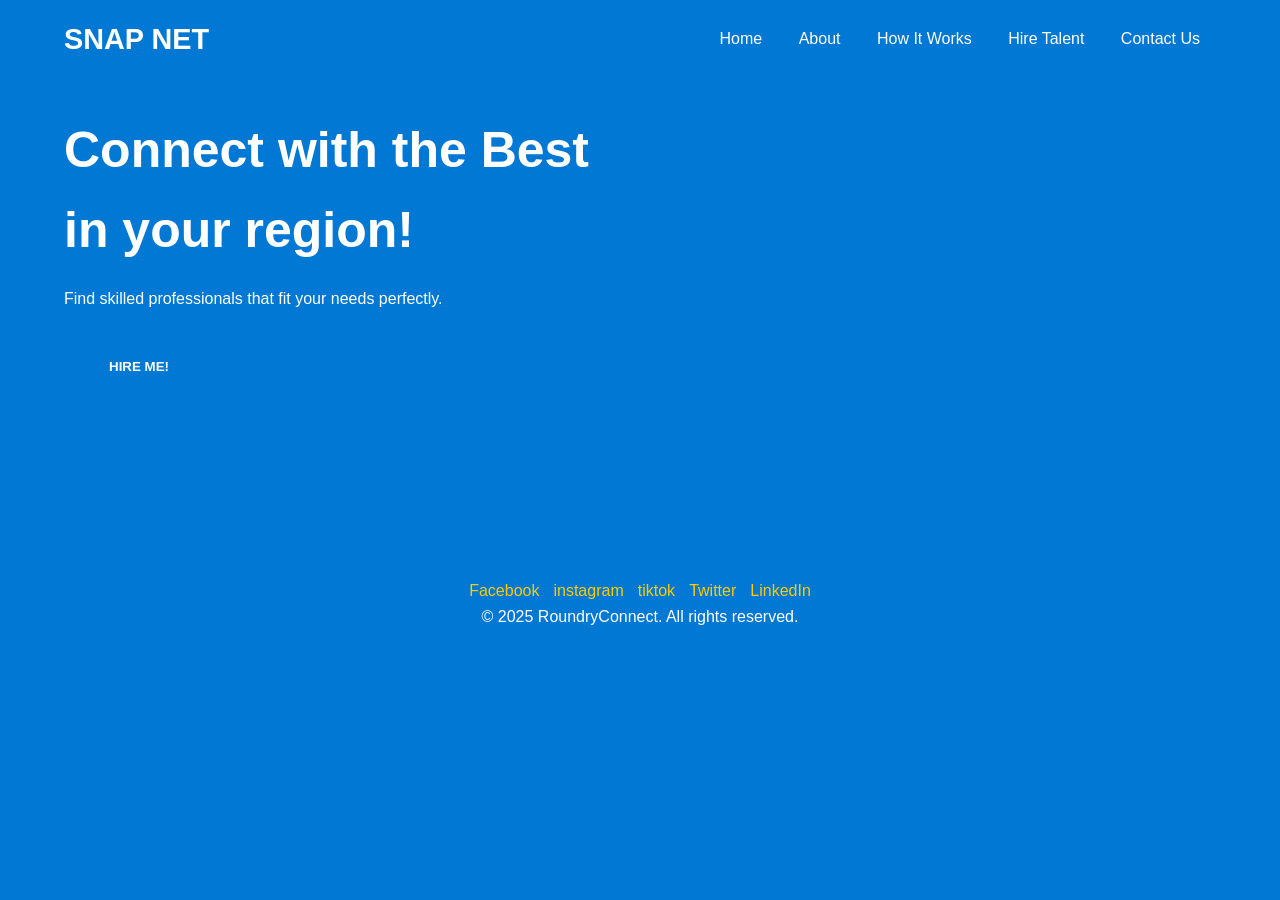
==== roundry website/index.html @ dcf3c6e2 "Add files via upload" ====
<!DOCTYPE html>
<html lang="en">
<head>
    <meta charset="UTF-8">
    <meta name="viewport" content="width=device-width, initial-scale=1.0">
    <title>SNAP net</title>
    <link rel="stylesheet" href="style.css">
</head>
<body>
    <header class="main-header">
        <div class="container">
            <h1 class="logo">SNAP NET</h1>
            <nav class="nav-menu">
                <a href="#home">Home</a>
                <a href="about.html">About</a>
                <a href="how-it-works.html">How It Works</a>
                <a href="hire-me.html">Hire Talent</a>
                <a href="#contact">Contact Us</a>
            </nav>
        </div>
    </header>

    <section id="home" class="hero">
        <div class="container">
            <h2>Connect with the Best<br>in your region!</h2>
            <p>Find skilled professionals that fit your needs perfectly.</p>
            <!-- From Uiverse.io by alexmaracinaru --> 
<button><a href="hire-me.html">
    <span class="box">
        Hire Me!
    </span>
</a>
</button>
        </div>
        <div class="home-img">
            
        </div>
    </section>

    <footer class="main-footer">
        <div class="container">
            <div class="social-icons">
                <a href="#">Facebook</a> 
                <a href="#">instagram</a>
                <a href="#">tiktok</a>
                <a href="#">Twitter</a>
                <a href="#">LinkedIn</a>
            <p>&copy; 2025 RoundryConnect. All rights reserved.</p>
            
            </div>
        </div>
    </footer>

    <script src="script.js"></script>
</body>
</html>
---- roundry website/style.css ----
/* General Reset */
* {
    margin: 0;
    padding: 0;
    box-sizing: border-box;
}

body {
    font-family: Arial, sans-serif;
    line-height: 1.6;
    color: #333;
    background-color: #0078d4;
}
body.dark-mode {background-color: #2c3e50; /* Dark background */
    color: white; /* Light text */ }
.container {
    width: 90%;
    max-width: 1200px;
    margin: 0 auto;
    font-family: Helvetica, Verdana, sans-serif;
}

/* Header */
.main-header {
    background: transparent;
    color: #fff;
    padding: 1rem 0;
}

.main-header .container {
    display: flex;
    justify-content: space-between;
    align-items: center;
    
}

.logo {
    font-size: 1.8rem;
    font-weight: bold;
}

.nav-menu a {
    color: #fff;
    text-decoration: none;
    margin: 0 1rem;
    font-size: 1rem;
    transition: color 0.3s;
}

.nav-menu a:hover {
    color: #ffdd57;
}

/* Hero Section */
.hero {
    color: #fff;
    padding: 2rem 0;
}

.hero h2 {
    font-size: 50px;
    margin-bottom: 1rem;
    font-weight: bolder;
}

.hero p {
    font-size: bolder;
    margin-bottom: 2rem;
}

/* From Uiverse.io by Cornerstone-04 */ 
.box {
    width: 140px;
    height: auto;
    float: left;
    transition: .5s linear;
    position: relative;
    display: block;
    overflow: hidden;
    padding: 15px;
    text-align: center;
    margin: 0 5px;
    background: transparent;
    text-transform: uppercase;
    font-weight: 900;
    color:white;
  }
  
  .box:before {
    position: absolute;
    content: '';
    left: 0;
    bottom: 0;
    height: 4px;
    width: 100%;
    border-bottom: 4px solid transparent;
    border-left: 4px solid transparent;
    box-sizing: border-box;
    transform: translateX(100%);
  }
  
  .box:after {
    position: absolute;
    content: '';
    top: 0;
    left: 0;
    width: 100%;
    height: 4px;
    border-top: 4px solid transparent;
    border-right: 4px solid transparent;
    box-sizing: border-box;
    transform: translateX(-100%);
  }
  
  .box:hover {
    box-shadow: 0 5px 15px rgba(0, 0, 0, 0.5);
  }
  
  .box:hover:before {
    border-color: #ffffff;
    height: 100%;
    transform: translateX(0);
    transition: .3s transform linear, .3s height linear .3s;
  }
  
  .box:hover:after {
    border-color: #ffffff;
    height: 100%;
    transform: translateX(0);
    transition: .3s transform linear, .3s height linear .5s;
  }
  
  button {
    color: rgb(255, 255, 255);
    text-decoration: none;
    cursor: pointer;
    outline: none;
    border: none;
    background: transparent;
  }

/* Info Sections */
.info-section {
    padding: 2rem 0;
    background: #fff;
    margin-bottom: 1rem;
}

.info-section h2 {
    text-align: center;
    margin-bottom: 1rem;
    color: #0078d4;
}

.info-section p {
    text-align: center;
    font-size: 1.1rem;
}

.info-section ol {
    max-width: 800px;
    margin: 0 auto;
    padding-left: 2rem;
}

.info-section li {
    margin-bottom: 0.5rem;
}

/* Talent Section */
.talent-section {
    padding: 2rem 0;
    background: #0078d4;
}

.talent-section h2 {
    text-align: center;
    margin-bottom: 2rem;
    color: #0078d4;
}

.talent-grid {
    display: grid;
    grid-template-columns: repeat(auto-fit, minmax(250px, 1fr));
    gap: 1.5rem;
}

.talent-card {
    background: #ffffff;
    border: 2px solid #0078d4;
    border-radius: 15px;
    padding: 3rem;
    text-align: center;
    transition: box-shadow 0.3s;
    margin-inline: 60px;
}

.talent-card:hover {
    box-shadow: 0 4px 10px rgba(0, 0, 0, 0.1);
}

.talent-card img {
    width: 100px;
    height: 100px;
    border-radius: 50%;
    margin-bottom: 1rem;
}

.talent-card h3 {
    font-size: 1.2rem;
    margin-bottom: 0.5rem;
    color: #0078d4;
}

.talent-card button {
    background: #0078d4;
    color: #fff;
    border: none;
    padding: 0.5rem 1rem;
    cursor: pointer;
    border-radius: 4px;
    transition: 0.3s;
}

.talent-card button:hover {
    background: #000000;
}
/* Footer */
.main-footer {
    color: #fff;
    text-align: center;
    margin-top: 150.10px;
   
}

.main-footer p {
    margin-bottom: 0.5rem;
}

.main-footer .social-icons a {
    color: #ffcc00;
    text-decoration: none;
    margin: 0 0.3rem;
    transition: color 0.3s;
}

.main-footer .social-icons a:hover {
    color: #ffc107;
}
/* From Uiverse.io by marcelodolza */ 
/* From Uiverse.io by Praashoo7 */
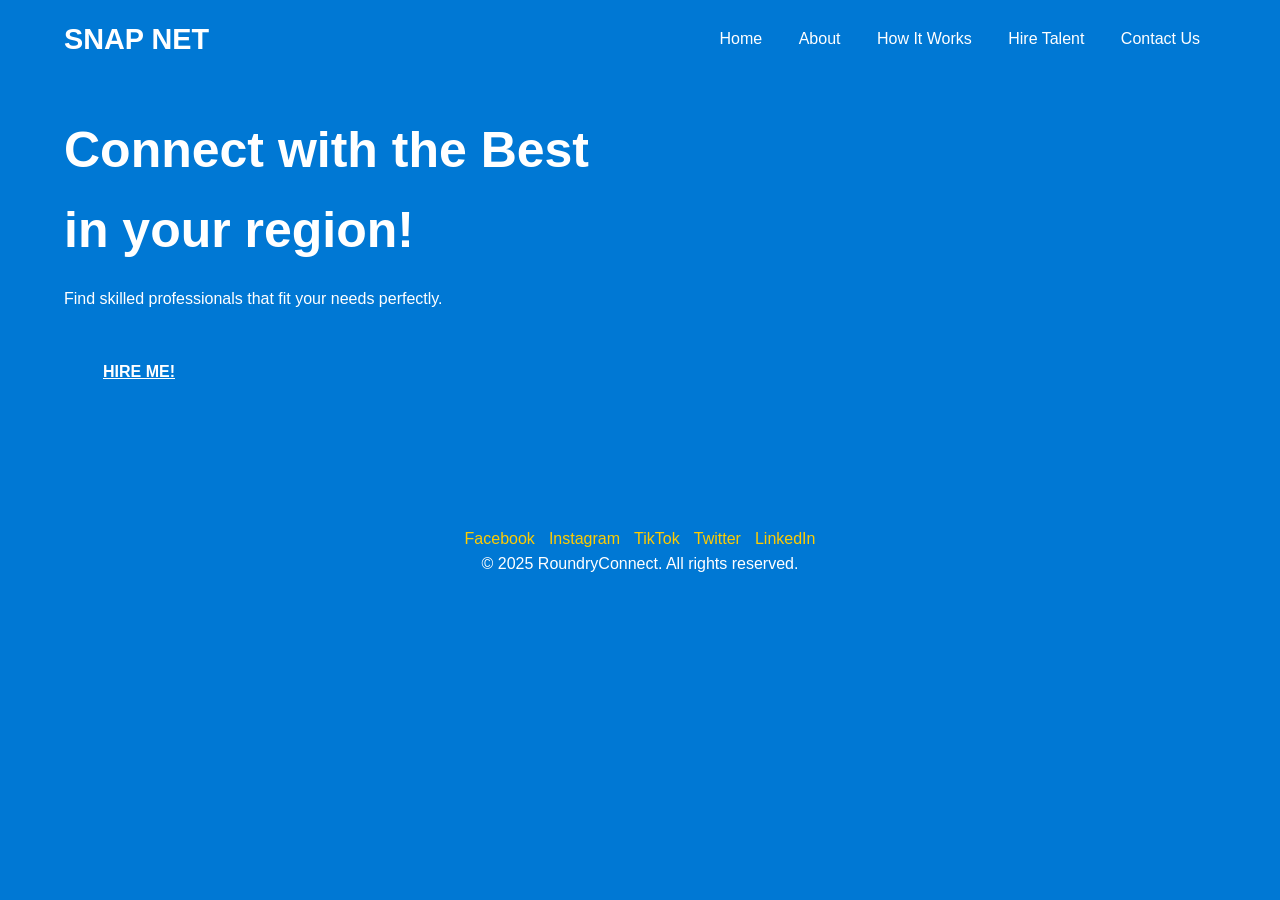
==== commit e1d2efe5: "Upgrade and fix: modern meta/OG tags, a11y, responsive CSS, JS bug fixes, READMEs; build fixes for a" ====
--- a/roundry website/index.html
+++ b/roundry website/index.html
@@ -1,56 +1,57 @@
-<!DOCTYPE html>
-<html lang="en">
-<head>
-    <meta charset="UTF-8">
-    <meta name="viewport" content="width=device-width, initial-scale=1.0">
-    <title>SNAP net</title>
-    <link rel="stylesheet" href="style.css">
-</head>
-<body>
-    <header class="main-header">
-        <div class="container">
-            <h1 class="logo">SNAP NET</h1>
-            <nav class="nav-menu">
-                <a href="#home">Home</a>
-                <a href="about.html">About</a>
-                <a href="how-it-works.html">How It Works</a>
-                <a href="hire-me.html">Hire Talent</a>
-                <a href="#contact">Contact Us</a>
-            </nav>
-        </div>
-    </header>
-
-    <section id="home" class="hero">
-        <div class="container">
-            <h2>Connect with the Best<br>in your region!</h2>
-            <p>Find skilled professionals that fit your needs perfectly.</p>
-            <!-- From Uiverse.io by alexmaracinaru --> 
-<button><a href="hire-me.html">
-    <span class="box">
-        Hire Me!
-    </span>
-</a>
-</button>
-        </div>
-        <div class="home-img">
-            
-        </div>
-    </section>
-
-    <footer class="main-footer">
-        <div class="container">
-            <div class="social-icons">
-                <a href="#">Facebook</a> 
-                <a href="#">instagram</a>
-                <a href="#">tiktok</a>
-                <a href="#">Twitter</a>
-                <a href="#">LinkedIn</a>
-            <p>&copy; 2025 RoundryConnect. All rights reserved.</p>
-            
-            </div>
-        </div>
-    </footer>
-
-    <script src="script.js"></script>
-</body>
-</html>
+<!DOCTYPE html>
+<html lang="en">
+<head>
+    <meta charset="UTF-8">
+    <meta name="viewport" content="width=device-width, initial-scale=1.0">
+    <title>SnapNet — Connect with Skilled Professionals</title>
+    <meta name="description" content="SnapNet is a freelance hiring platform that connects you with skilled professionals in your region.">
+    <meta property="og:title" content="SnapNet — Freelance Hiring Platform">
+    <meta property="og:description" content="Find skilled professionals that fit your needs perfectly.">
+    <meta property="og:type" content="website">
+    <link rel="icon" href="data:image/svg+xml,<svg xmlns='http://www.w3.org/2000/svg' viewBox='0 0 100 100'><text y='.9em' font-size='90'>⚡</text></svg>">
+    <link rel="stylesheet" href="style.css">
+</head>
+<body>
+    <a href="#main-content" class="skip-link">Skip to main content</a>
+
+    <header class="main-header">
+        <div class="container">
+            <h1 class="logo">SNAP NET</h1>
+            <nav class="nav-menu" aria-label="Main navigation">
+                <a href="#home">Home</a>
+                <a href="#about">About</a>
+                <a href="how-it-works.html">How It Works</a>
+                <a href="hire-me.html">Hire Talent</a>
+                <a href="#contact">Contact Us</a>
+            </nav>
+        </div>
+    </header>
+
+    <main id="main-content">
+        <section id="home" class="hero">
+            <div class="container">
+                <h2>Connect with the Best<br>in your region!</h2>
+                <p>Find skilled professionals that fit your needs perfectly.</p>
+                <a href="hire-me.html" class="box">Hire Me!</a>
+            </div>
+            <div class="home-img">
+            </div>
+        </section>
+    </main>
+
+    <footer id="contact" class="main-footer">
+        <div class="container">
+            <div class="social-icons">
+                <a href="#">Facebook</a>
+                <a href="#">Instagram</a>
+                <a href="#">TikTok</a>
+                <a href="#">Twitter</a>
+                <a href="#">LinkedIn</a>
+            </div>
+            <p>&copy; 2025 RoundryConnect. All rights reserved.</p>
+        </div>
+    </footer>
+
+    <script src="script.js"></script>
+</body>
+</html>
--- a/roundry website/style.css
+++ b/roundry website/style.css
@@ -3,6 +3,36 @@
     margin: 0;
     padding: 0;
     box-sizing: border-box;
+}
+
+.skip-link {
+    position: absolute;
+    top: -100%;
+    left: 0;
+    background: #ffdd57;
+    color: #000;
+    padding: 1rem 2rem;
+    z-index: 10000;
+    font-weight: bold;
+}
+.skip-link:focus {
+    top: 0;
+}
+
+:focus-visible {
+    outline: 3px solid #ffdd57;
+    outline-offset: 2px;
+}
+
+@media (prefers-reduced-motion: reduce) {
+    *,
+    *::before,
+    *::after {
+        animation-duration: 0.01ms !important;
+        animation-iteration-count: 1 !important;
+        transition-duration: 0.01ms !important;
+        scroll-behavior: auto !important;
+    }
 }
 
 body {
@@ -247,5 +277,62 @@
 .main-footer .social-icons a:hover {
     color: #ffc107;
 }
+
+/* Sign-up form */
+.form {
+    max-width: 400px;
+    margin: 4rem auto;
+    background: #fff;
+    border-radius: 12px;
+    padding: 2rem;
+    box-shadow: 0 4px 10px rgba(0, 0, 0, 0.1);
+}
+
+.form #heading {
+    font-size: 1.6rem;
+    font-weight: bold;
+    text-align: center;
+    color: #0078d4;
+    margin-bottom: 1.5rem;
+}
+
+.form .field {
+    margin-bottom: 1rem;
+}
+
+.form label {
+    display: block;
+    margin-bottom: 0.3rem;
+    font-weight: bold;
+    color: #333;
+}
+
+.form .input-field {
+    width: 100%;
+    padding: 0.7rem;
+    border: 1px solid #ccc;
+    border-radius: 6px;
+    font-size: 1rem;
+}
+
+.form .btn {
+    text-align: center;
+    margin-top: 1rem;
+}
+
+.form .button1 {
+    background: #0078d4;
+    color: #fff;
+    border: none;
+    padding: 0.7rem 2rem;
+    border-radius: 6px;
+    cursor: pointer;
+    font-size: 1rem;
+    transition: 0.3s;
+}
+
+.form .button1:hover {
+    background: #000;
+}
 /* From Uiverse.io by marcelodolza */ 
 /* From Uiverse.io by Praashoo7 */ 
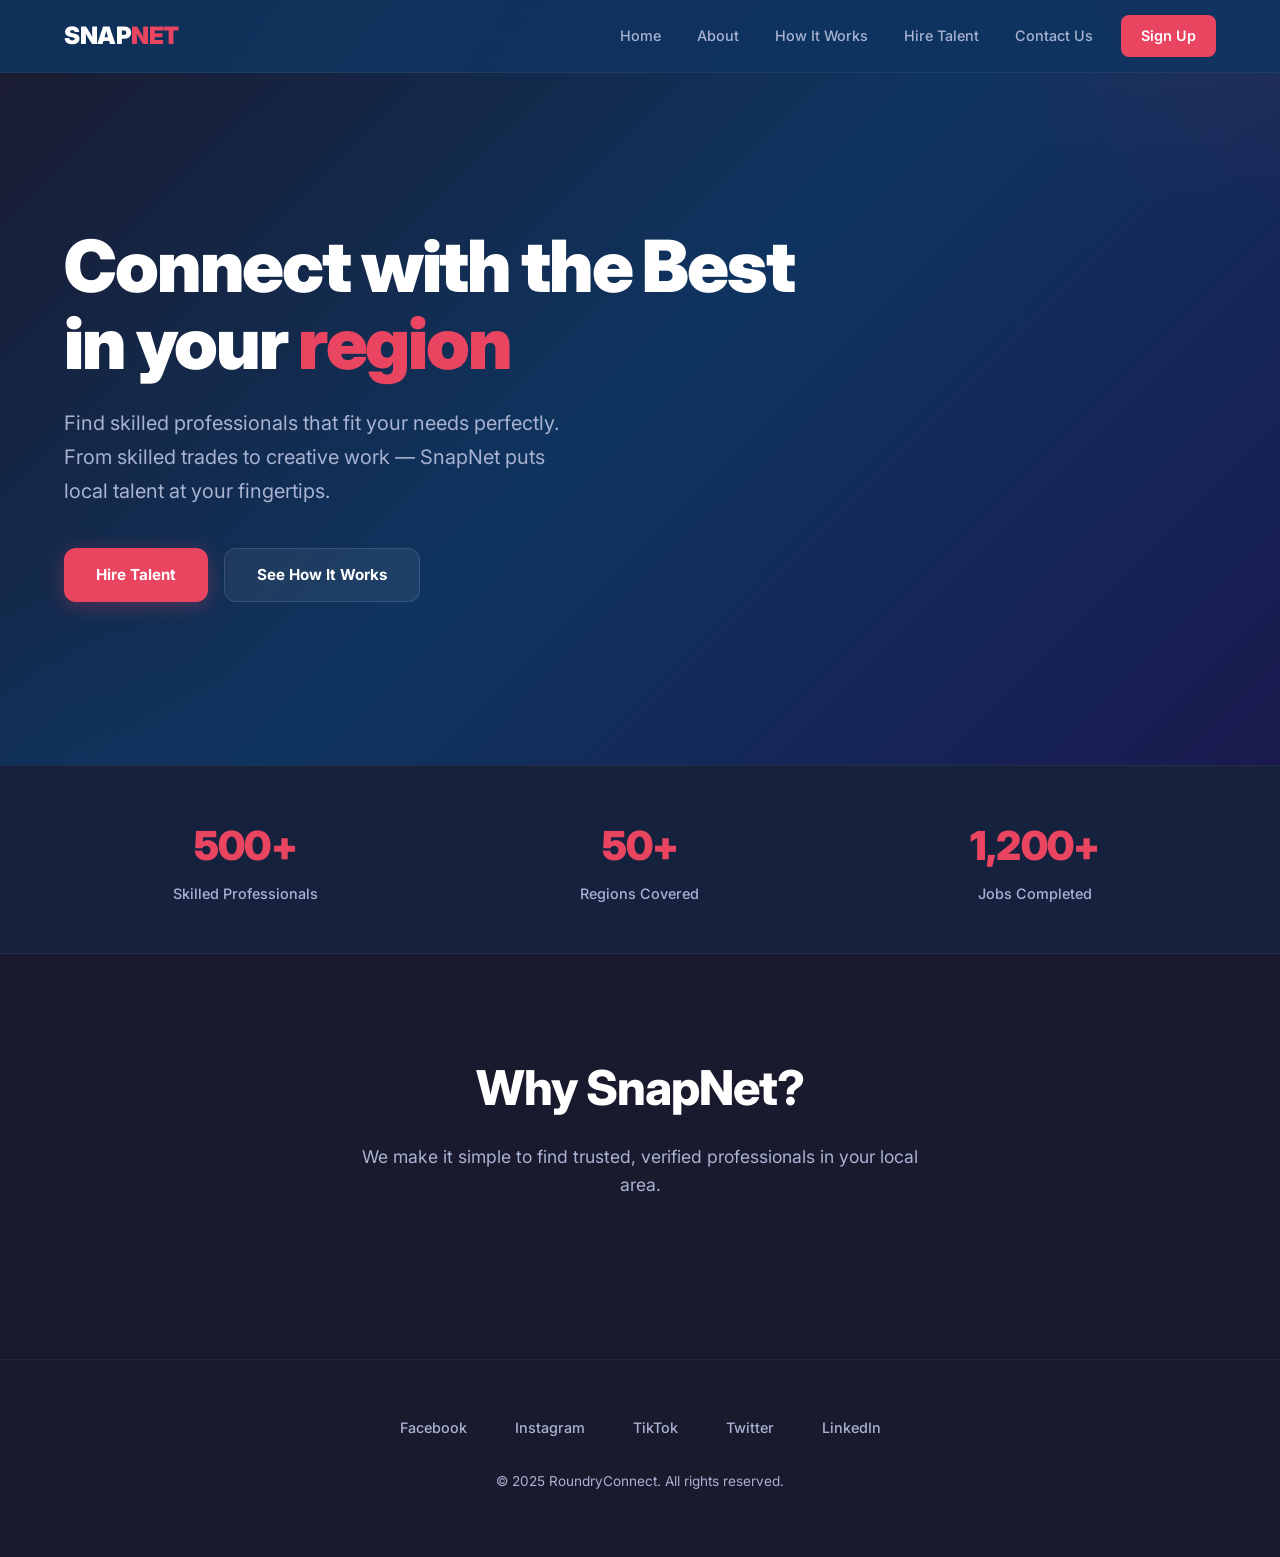
==== commit 9fb006a6: "Full visual redesign" ====
--- a/roundry website/index.html
+++ b/roundry website/index.html
@@ -16,25 +16,60 @@
 
     <header class="main-header">
         <div class="container">
-            <h1 class="logo">SNAP NET</h1>
+            <a href="index.html" class="logo">SNAP<span>NET</span></a>
             <nav class="nav-menu" aria-label="Main navigation">
                 <a href="#home">Home</a>
                 <a href="#about">About</a>
                 <a href="how-it-works.html">How It Works</a>
                 <a href="hire-me.html">Hire Talent</a>
                 <a href="#contact">Contact Us</a>
+                <a href="sign-up.html" class="nav-cta">Sign Up</a>
             </nav>
+            <button class="nav-toggle" aria-label="Toggle navigation" aria-expanded="false">
+                <span></span>
+                <span></span>
+                <span></span>
+            </button>
         </div>
     </header>
 
     <main id="main-content">
         <section id="home" class="hero">
             <div class="container">
-                <h2>Connect with the Best<br>in your region!</h2>
-                <p>Find skilled professionals that fit your needs perfectly.</p>
-                <a href="hire-me.html" class="box">Hire Me!</a>
+                <h2>Connect with the Best<br>in your <span class="accent">region</span></h2>
+                <p>Find skilled professionals that fit your needs perfectly. From skilled trades to creative work — SnapNet puts local talent at your fingertips.</p>
+                <div class="hero-actions">
+                    <a href="hire-me.html" class="btn btn-primary">Hire Talent</a>
+                    <a href="how-it-works.html" class="btn btn-secondary">See How It Works</a>
+                </div>
             </div>
-            <div class="home-img">
+        </section>
+
+        <section id="about" class="stats-bar">
+            <div class="container">
+                <div class="stats-grid">
+                    <div class="stat-item">
+                        <h3>500+</h3>
+                        <p>Skilled Professionals</p>
+                    </div>
+                    <div class="stat-item">
+                        <h3>50+</h3>
+                        <p>Regions Covered</p>
+                    </div>
+                    <div class="stat-item">
+                        <h3>1,200+</h3>
+                        <p>Jobs Completed</p>
+                    </div>
+                </div>
+            </div>
+        </section>
+
+        <section class="section">
+            <div class="container">
+                <div class="section-header">
+                    <h2>Why SnapNet?</h2>
+                    <p>We make it simple to find trusted, verified professionals in your local area.</p>
+                </div>
             </div>
         </section>
     </main>
@@ -54,4 +89,4 @@
 
     <script src="script.js"></script>
 </body>
-</html>+</html>
--- a/roundry website/style.css
+++ b/roundry website/style.css
@@ -1,338 +1,810 @@
-/* General Reset */
-* {
-    margin: 0;
-    padding: 0;
-    box-sizing: border-box;
-}
-
-.skip-link {
-    position: absolute;
-    top: -100%;
-    left: 0;
-    background: #ffdd57;
-    color: #000;
-    padding: 1rem 2rem;
-    z-index: 10000;
-    font-weight: bold;
-}
-.skip-link:focus {
-    top: 0;
-}
-
-:focus-visible {
-    outline: 3px solid #ffdd57;
-    outline-offset: 2px;
-}
-
-@media (prefers-reduced-motion: reduce) {
-    *,
-    *::before,
-    *::after {
-        animation-duration: 0.01ms !important;
-        animation-iteration-count: 1 !important;
-        transition-duration: 0.01ms !important;
-        scroll-behavior: auto !important;
-    }
-}
-
-body {
-    font-family: Arial, sans-serif;
-    line-height: 1.6;
-    color: #333;
-    background-color: #0078d4;
-}
-body.dark-mode {background-color: #2c3e50; /* Dark background */
-    color: white; /* Light text */ }
-.container {
-    width: 90%;
-    max-width: 1200px;
-    margin: 0 auto;
-    font-family: Helvetica, Verdana, sans-serif;
-}
-
-/* Header */
-.main-header {
-    background: transparent;
-    color: #fff;
-    padding: 1rem 0;
-}
-
-.main-header .container {
-    display: flex;
-    justify-content: space-between;
-    align-items: center;
-    
-}
-
-.logo {
-    font-size: 1.8rem;
-    font-weight: bold;
-}
-
-.nav-menu a {
-    color: #fff;
-    text-decoration: none;
-    margin: 0 1rem;
-    font-size: 1rem;
-    transition: color 0.3s;
-}
-
-.nav-menu a:hover {
-    color: #ffdd57;
-}
-
-/* Hero Section */
-.hero {
-    color: #fff;
-    padding: 2rem 0;
-}
-
-.hero h2 {
-    font-size: 50px;
-    margin-bottom: 1rem;
-    font-weight: bolder;
-}
-
-.hero p {
-    font-size: bolder;
-    margin-bottom: 2rem;
-}
-
-/* From Uiverse.io by Cornerstone-04 */ 
-.box {
-    width: 140px;
-    height: auto;
-    float: left;
-    transition: .5s linear;
-    position: relative;
-    display: block;
-    overflow: hidden;
-    padding: 15px;
-    text-align: center;
-    margin: 0 5px;
-    background: transparent;
-    text-transform: uppercase;
-    font-weight: 900;
-    color:white;
-  }
-  
-  .box:before {
-    position: absolute;
-    content: '';
-    left: 0;
-    bottom: 0;
-    height: 4px;
-    width: 100%;
-    border-bottom: 4px solid transparent;
-    border-left: 4px solid transparent;
-    box-sizing: border-box;
-    transform: translateX(100%);
-  }
-  
-  .box:after {
-    position: absolute;
-    content: '';
-    top: 0;
-    left: 0;
-    width: 100%;
-    height: 4px;
-    border-top: 4px solid transparent;
-    border-right: 4px solid transparent;
-    box-sizing: border-box;
-    transform: translateX(-100%);
-  }
-  
-  .box:hover {
-    box-shadow: 0 5px 15px rgba(0, 0, 0, 0.5);
-  }
-  
-  .box:hover:before {
-    border-color: #ffffff;
-    height: 100%;
-    transform: translateX(0);
-    transition: .3s transform linear, .3s height linear .3s;
-  }
-  
-  .box:hover:after {
-    border-color: #ffffff;
-    height: 100%;
-    transform: translateX(0);
-    transition: .3s transform linear, .3s height linear .5s;
-  }
-  
-  button {
-    color: rgb(255, 255, 255);
-    text-decoration: none;
-    cursor: pointer;
-    outline: none;
-    border: none;
-    background: transparent;
-  }
-
-/* Info Sections */
-.info-section {
-    padding: 2rem 0;
-    background: #fff;
-    margin-bottom: 1rem;
-}
-
-.info-section h2 {
-    text-align: center;
-    margin-bottom: 1rem;
-    color: #0078d4;
-}
-
-.info-section p {
-    text-align: center;
-    font-size: 1.1rem;
-}
-
-.info-section ol {
-    max-width: 800px;
-    margin: 0 auto;
-    padding-left: 2rem;
-}
-
-.info-section li {
-    margin-bottom: 0.5rem;
-}
-
-/* Talent Section */
-.talent-section {
-    padding: 2rem 0;
-    background: #0078d4;
-}
-
-.talent-section h2 {
-    text-align: center;
-    margin-bottom: 2rem;
-    color: #0078d4;
-}
-
-.talent-grid {
-    display: grid;
-    grid-template-columns: repeat(auto-fit, minmax(250px, 1fr));
-    gap: 1.5rem;
-}
-
-.talent-card {
-    background: #ffffff;
-    border: 2px solid #0078d4;
-    border-radius: 15px;
-    padding: 3rem;
-    text-align: center;
-    transition: box-shadow 0.3s;
-    margin-inline: 60px;
-}
-
-.talent-card:hover {
-    box-shadow: 0 4px 10px rgba(0, 0, 0, 0.1);
-}
-
-.talent-card img {
-    width: 100px;
-    height: 100px;
-    border-radius: 50%;
-    margin-bottom: 1rem;
-}
-
-.talent-card h3 {
-    font-size: 1.2rem;
-    margin-bottom: 0.5rem;
-    color: #0078d4;
-}
-
-.talent-card button {
-    background: #0078d4;
-    color: #fff;
-    border: none;
-    padding: 0.5rem 1rem;
-    cursor: pointer;
-    border-radius: 4px;
-    transition: 0.3s;
-}
-
-.talent-card button:hover {
-    background: #000000;
-}
-/* Footer */
-.main-footer {
-    color: #fff;
-    text-align: center;
-    margin-top: 150.10px;
-   
-}
-
-.main-footer p {
-    margin-bottom: 0.5rem;
-}
-
-.main-footer .social-icons a {
-    color: #ffcc00;
-    text-decoration: none;
-    margin: 0 0.3rem;
-    transition: color 0.3s;
-}
-
-.main-footer .social-icons a:hover {
-    color: #ffc107;
-}
-
-/* Sign-up form */
-.form {
-    max-width: 400px;
-    margin: 4rem auto;
-    background: #fff;
-    border-radius: 12px;
-    padding: 2rem;
-    box-shadow: 0 4px 10px rgba(0, 0, 0, 0.1);
-}
-
-.form #heading {
-    font-size: 1.6rem;
-    font-weight: bold;
-    text-align: center;
-    color: #0078d4;
-    margin-bottom: 1.5rem;
-}
-
-.form .field {
-    margin-bottom: 1rem;
-}
-
-.form label {
-    display: block;
-    margin-bottom: 0.3rem;
-    font-weight: bold;
-    color: #333;
-}
-
-.form .input-field {
-    width: 100%;
-    padding: 0.7rem;
-    border: 1px solid #ccc;
-    border-radius: 6px;
-    font-size: 1rem;
-}
-
-.form .btn {
-    text-align: center;
-    margin-top: 1rem;
-}
-
-.form .button1 {
-    background: #0078d4;
-    color: #fff;
-    border: none;
-    padding: 0.7rem 2rem;
-    border-radius: 6px;
-    cursor: pointer;
-    font-size: 1rem;
-    transition: 0.3s;
-}
-
-.form .button1:hover {
-    background: #000;
-}
-/* From Uiverse.io by marcelodolza */ 
-/* From Uiverse.io by Praashoo7 */ 
+@import url('https://fonts.googleapis.com/css2?family=Inter:wght@400;500;600;700;800;900&display=swap');
+
+*,
+*::before,
+*::after {
+    margin: 0;
+    padding: 0;
+    box-sizing: border-box;
+}
+
+:root {
+    --color-primary: #1a1a2e;
+    --color-accent: #e94560;
+    --color-accent-hover: #d63050;
+    --color-surface: #16213e;
+    --color-bg: #0f3460;
+    --color-text: #ffffff;
+    --color-text-muted: #a8b2d1;
+    --color-card: #1a1a3e;
+    --color-card-border: rgba(233, 69, 96, 0.15);
+    --color-input-bg: rgba(255, 255, 255, 0.06);
+    --color-input-border: rgba(255, 255, 255, 0.12);
+    --font: 'Inter', -apple-system, BlinkMacSystemFont, sans-serif;
+    --radius: 12px;
+    --radius-lg: 20px;
+    --shadow: 0 4px 24px rgba(0, 0, 0, 0.3);
+    --shadow-lg: 0 12px 48px rgba(0, 0, 0, 0.4);
+    --transition: 0.25s cubic-bezier(0.4, 0, 0.2, 1);
+}
+
+html {
+    scroll-behavior: smooth;
+}
+
+body {
+    font-family: var(--font);
+    line-height: 1.6;
+    color: var(--color-text);
+    background-color: var(--color-primary);
+    min-height: 100vh;
+    -webkit-font-smoothing: antialiased;
+}
+
+.skip-link {
+    position: absolute;
+    top: -100%;
+    left: 0;
+    background: var(--color-accent);
+    color: #fff;
+    padding: 1rem 2rem;
+    z-index: 10000;
+    font-weight: 700;
+    text-decoration: none;
+    border-radius: 0 0 var(--radius) 0;
+}
+
+.skip-link:focus {
+    top: 0;
+}
+
+.sr-only {
+    position: absolute;
+    width: 1px;
+    height: 1px;
+    padding: 0;
+    margin: -1px;
+    overflow: hidden;
+    clip: rect(0, 0, 0, 0);
+    white-space: nowrap;
+    border: 0;
+}
+
+:focus-visible {
+    outline: 3px solid var(--color-accent);
+    outline-offset: 3px;
+}
+
+@media (prefers-reduced-motion: reduce) {
+    *,
+    *::before,
+    *::after {
+        animation-duration: 0.01ms !important;
+        animation-iteration-count: 1 !important;
+        transition-duration: 0.01ms !important;
+        scroll-behavior: auto !important;
+    }
+}
+
+.container {
+    width: 90%;
+    max-width: 1200px;
+    margin: 0 auto;
+}
+
+/* Header */
+.main-header {
+    position: fixed;
+    top: 0;
+    left: 0;
+    right: 0;
+    z-index: 1000;
+    background: rgba(15, 52, 96, 0.85);
+    backdrop-filter: blur(20px);
+    -webkit-backdrop-filter: blur(20px);
+    border-bottom: 1px solid rgba(255, 255, 255, 0.06);
+    padding: 0;
+    transition: background var(--transition);
+}
+
+.main-header .container {
+    display: flex;
+    justify-content: space-between;
+    align-items: center;
+    height: 72px;
+}
+
+.logo {
+    font-size: 1.5rem;
+    font-weight: 900;
+    letter-spacing: -0.02em;
+    color: var(--color-text);
+    text-decoration: none;
+}
+
+.logo span {
+    color: var(--color-accent);
+}
+
+.nav-menu {
+    display: flex;
+    align-items: center;
+    gap: 0.25rem;
+}
+
+.nav-menu a {
+    color: var(--color-text-muted);
+    text-decoration: none;
+    font-size: 0.9rem;
+    font-weight: 500;
+    padding: 0.5rem 1rem;
+    border-radius: 8px;
+    transition: color var(--transition), background var(--transition);
+}
+
+.nav-menu a:hover {
+    color: var(--color-text);
+    background: rgba(255, 255, 255, 0.06);
+}
+
+.nav-cta {
+    background: var(--color-accent) !important;
+    color: #fff !important;
+    padding: 0.6rem 1.25rem !important;
+    border-radius: 8px !important;
+    font-weight: 600 !important;
+    margin-left: 0.5rem;
+}
+
+.nav-cta:hover {
+    background: var(--color-accent-hover) !important;
+}
+
+.nav-toggle {
+    display: none;
+    background: none;
+    border: none;
+    cursor: pointer;
+    padding: 0.5rem;
+    flex-direction: column;
+    gap: 5px;
+}
+
+.nav-toggle span {
+    display: block;
+    width: 24px;
+    height: 2px;
+    background: var(--color-text);
+    border-radius: 2px;
+    transition: transform var(--transition), opacity var(--transition);
+}
+
+/* Hero Section */
+.hero {
+    padding: 10rem 0 6rem;
+    min-height: 85vh;
+    display: flex;
+    align-items: center;
+    background: linear-gradient(135deg, var(--color-primary) 0%, var(--color-bg) 50%, #1a1a4e 100%);
+    position: relative;
+    overflow: hidden;
+}
+
+.hero::before {
+    content: '';
+    position: absolute;
+    top: -50%;
+    right: -20%;
+    width: 600px;
+    height: 600px;
+    background: radial-gradient(circle, rgba(233, 69, 96, 0.12) 0%, transparent 70%);
+    border-radius: 50%;
+    pointer-events: none;
+}
+
+.hero::after {
+    content: '';
+    position: absolute;
+    bottom: -30%;
+    left: -10%;
+    width: 400px;
+    height: 400px;
+    background: radial-gradient(circle, rgba(15, 52, 96, 0.5) 0%, transparent 70%);
+    border-radius: 50%;
+    pointer-events: none;
+}
+
+.hero .container {
+    position: relative;
+    z-index: 1;
+}
+
+.hero h2 {
+    font-size: clamp(2.5rem, 6vw, 4.5rem);
+    font-weight: 900;
+    line-height: 1.08;
+    letter-spacing: -0.03em;
+    margin-bottom: 1.5rem;
+    color: var(--color-text);
+}
+
+.hero h2 .accent {
+    color: var(--color-accent);
+}
+
+.hero p {
+    font-size: clamp(1rem, 2vw, 1.25rem);
+    color: var(--color-text-muted);
+    max-width: 520px;
+    margin-bottom: 2.5rem;
+    line-height: 1.7;
+}
+
+.hero-actions {
+    display: flex;
+    gap: 1rem;
+    flex-wrap: wrap;
+}
+
+/* Buttons */
+.btn {
+    display: inline-flex;
+    align-items: center;
+    gap: 0.5rem;
+    padding: 0.875rem 2rem;
+    border-radius: var(--radius);
+    font-family: var(--font);
+    font-size: 0.95rem;
+    font-weight: 700;
+    text-decoration: none;
+    border: none;
+    cursor: pointer;
+    transition: all var(--transition);
+    text-transform: none;
+    letter-spacing: 0;
+}
+
+.btn-primary {
+    background: var(--color-accent);
+    color: #fff;
+    box-shadow: 0 4px 20px rgba(233, 69, 96, 0.3);
+}
+
+.btn-primary:hover {
+    background: var(--color-accent-hover);
+    box-shadow: 0 8px 30px rgba(233, 69, 96, 0.4);
+    transform: translateY(-2px);
+}
+
+.btn-secondary {
+    background: rgba(255, 255, 255, 0.06);
+    color: var(--color-text);
+    border: 1px solid rgba(255, 255, 255, 0.12);
+}
+
+.btn-secondary:hover {
+    background: rgba(255, 255, 255, 0.12);
+    border-color: rgba(255, 255, 255, 0.2);
+    transform: translateY(-2px);
+}
+
+/* Stats Bar */
+.stats-bar {
+    background: var(--color-surface);
+    border-top: 1px solid rgba(255, 255, 255, 0.06);
+    border-bottom: 1px solid rgba(255, 255, 255, 0.06);
+    padding: 3rem 0;
+}
+
+.stats-grid {
+    display: grid;
+    grid-template-columns: repeat(3, 1fr);
+    gap: 2rem;
+    text-align: center;
+}
+
+.stat-item h3 {
+    font-size: 2.5rem;
+    font-weight: 900;
+    color: var(--color-accent);
+    letter-spacing: -0.02em;
+}
+
+.stat-item p {
+    color: var(--color-text-muted);
+    font-size: 0.9rem;
+    margin-top: 0.25rem;
+    font-weight: 500;
+}
+
+/* Section Styling */
+.section {
+    padding: 6rem 0;
+}
+
+.section-alt {
+    background: var(--color-surface);
+}
+
+.section-header {
+    text-align: center;
+    margin-bottom: 4rem;
+}
+
+.section-header h2 {
+    font-size: clamp(2rem, 4vw, 3rem);
+    font-weight: 800;
+    letter-spacing: -0.02em;
+    margin-bottom: 1rem;
+}
+
+.section-header p {
+    color: var(--color-text-muted);
+    font-size: 1.1rem;
+    max-width: 600px;
+    margin: 0 auto;
+}
+
+/* Info Sections */
+.info-section {
+    padding: 6rem 0;
+    background: var(--color-surface);
+}
+
+.info-section h2 {
+    text-align: center;
+    margin-bottom: 1rem;
+    font-size: clamp(2rem, 4vw, 3rem);
+    font-weight: 800;
+    letter-spacing: -0.02em;
+}
+
+.info-section p {
+    text-align: center;
+    font-size: 1.1rem;
+    color: var(--color-text-muted);
+    max-width: 600px;
+    margin: 0 auto 3rem;
+}
+
+.info-section ol {
+    max-width: 700px;
+    margin: 0 auto;
+    list-style: none;
+    counter-reset: steps;
+}
+
+.info-section ol li {
+    counter-increment: steps;
+    padding: 1.5rem 1.5rem 1.5rem 5rem;
+    position: relative;
+    margin-bottom: 1rem;
+    background: var(--color-card);
+    border-radius: var(--radius);
+    border: 1px solid var(--color-card-border);
+    font-size: 1.05rem;
+    line-height: 1.6;
+    transition: border-color var(--transition), transform var(--transition);
+}
+
+.info-section ol li:hover {
+    border-color: rgba(233, 69, 96, 0.35);
+    transform: translateX(4px);
+}
+
+.info-section ol li::before {
+    content: counter(steps, decimal-leading-zero);
+    position: absolute;
+    left: 1.5rem;
+    top: 50%;
+    transform: translateY(-50%);
+    font-size: 1.5rem;
+    font-weight: 900;
+    color: var(--color-accent);
+    font-variant-numeric: tabular-nums;
+}
+
+/* Talent Section */
+.talent-section {
+    padding: 6rem 0;
+    background: var(--color-primary);
+}
+
+.talent-section h2 {
+    text-align: center;
+    margin-bottom: 0.5rem;
+    font-size: clamp(2rem, 4vw, 3rem);
+    font-weight: 800;
+    letter-spacing: -0.02em;
+    color: var(--color-text);
+}
+
+.talent-section > .container > p {
+    text-align: center;
+    color: var(--color-text-muted);
+    margin-bottom: 3rem;
+    font-size: 1.1rem;
+}
+
+.talent-grid {
+    display: grid;
+    grid-template-columns: repeat(auto-fit, minmax(280px, 1fr));
+    gap: 1.5rem;
+    max-width: 1000px;
+    margin: 0 auto;
+}
+
+.talent-card {
+    background: var(--color-card);
+    border: 1px solid var(--color-card-border);
+    border-radius: var(--radius-lg);
+    padding: 2.5rem 2rem;
+    text-align: center;
+    transition: all var(--transition);
+    position: relative;
+    overflow: hidden;
+}
+
+.talent-card::before {
+    content: '';
+    position: absolute;
+    top: 0;
+    left: 0;
+    right: 0;
+    height: 4px;
+    background: linear-gradient(90deg, var(--color-accent), #ff6b6b);
+    opacity: 0;
+    transition: opacity var(--transition);
+}
+
+.talent-card:hover {
+    transform: translateY(-6px);
+    box-shadow: var(--shadow-lg);
+    border-color: rgba(233, 69, 96, 0.3);
+}
+
+.talent-card:hover::before {
+    opacity: 1;
+}
+
+.talent-card img {
+    width: 96px;
+    height: 96px;
+    border-radius: 50%;
+    margin-bottom: 1.25rem;
+    object-fit: cover;
+    border: 3px solid rgba(233, 69, 96, 0.2);
+}
+
+.talent-card h3 {
+    font-size: 1.2rem;
+    font-weight: 700;
+    margin-bottom: 0.35rem;
+    color: var(--color-text);
+}
+
+.talent-card .location {
+    font-size: 0.85rem;
+    color: var(--color-text-muted);
+    margin-bottom: 1.5rem;
+    display: flex;
+    align-items: center;
+    justify-content: center;
+    gap: 0.35rem;
+}
+
+.talent-card .location::before {
+    content: '';
+    display: inline-block;
+    width: 14px;
+    height: 14px;
+    background: var(--color-accent);
+    mask: url("data:image/svg+xml,%3Csvg xmlns='http://www.w3.org/2000/svg' viewBox='0 0 24 24'%3E%3Cpath d='M12 2C8.13 2 5 5.13 5 9c0 5.25 7 13 7 13s7-7.75 7-13c0-3.87-3.13-7-7-7zm0 9.5c-1.38 0-2.5-1.12-2.5-2.5s1.12-2.5 2.5-2.5 2.5 1.12 2.5 2.5-1.12 2.5-2.5 2.5z'/%3E%3C/svg%3E") no-repeat center;
+    -webkit-mask: url("data:image/svg+xml,%3Csvg xmlns='http://www.w3.org/2000/svg' viewBox='0 0 24 24'%3E%3Cpath d='M12 2C8.13 2 5 5.13 5 9c0 5.25 7 13 7 13s7-7.75 7-13c0-3.87-3.13-7-7-7zm0 9.5c-1.38 0-2.5-1.12-2.5-2.5s1.12-2.5 2.5-2.5 2.5 1.12 2.5 2.5-1.12 2.5-2.5 2.5z'/%3E%3C/svg%3E") no-repeat center;
+    mask-size: contain;
+    -webkit-mask-size: contain;
+    background: var(--color-text-muted);
+}
+
+.talent-card button {
+    background: transparent;
+    color: var(--color-accent);
+    border: 1.5px solid var(--color-accent);
+    padding: 0.65rem 1.5rem;
+    cursor: pointer;
+    border-radius: 8px;
+    font-family: var(--font);
+    font-weight: 600;
+    font-size: 0.9rem;
+    transition: all var(--transition);
+}
+
+.talent-card button:hover {
+    background: var(--color-accent);
+    color: #fff;
+    transform: translateY(-1px);
+}
+
+/* Footer */
+.main-footer {
+    color: var(--color-text);
+    text-align: center;
+    padding: 3rem 0;
+    background: var(--color-primary);
+    border-top: 1px solid rgba(255, 255, 255, 0.06);
+}
+
+.main-footer p {
+    margin-bottom: 1rem;
+    color: var(--color-text-muted);
+    font-size: 0.85rem;
+}
+
+.main-footer .social-icons {
+    display: flex;
+    justify-content: center;
+    gap: 1rem;
+    margin-bottom: 1.5rem;
+    flex-wrap: wrap;
+}
+
+.main-footer .social-icons a {
+    color: var(--color-text-muted);
+    text-decoration: none;
+    font-size: 0.9rem;
+    font-weight: 500;
+    padding: 0.5rem 1rem;
+    border-radius: 8px;
+    transition: color var(--transition), background var(--transition);
+}
+
+.main-footer .social-icons a:hover {
+    color: var(--color-accent);
+    background: rgba(233, 69, 96, 0.08);
+}
+
+/* Sign-up form */
+.form-page {
+    min-height: 100vh;
+    display: flex;
+    align-items: center;
+    justify-content: center;
+    padding: 6rem 1rem 3rem;
+    background: linear-gradient(135deg, var(--color-primary) 0%, var(--color-bg) 100%);
+}
+
+.form {
+    width: 100%;
+    max-width: 440px;
+    background: var(--color-card);
+    border-radius: var(--radius-lg);
+    padding: 3rem 2.5rem;
+    border: 1px solid var(--color-card-border);
+    box-shadow: var(--shadow-lg);
+}
+
+.form #heading {
+    font-size: 1.75rem;
+    font-weight: 800;
+    text-align: center;
+    color: var(--color-text);
+    margin-bottom: 0.5rem;
+    letter-spacing: -0.02em;
+}
+
+.form .subtitle {
+    text-align: center;
+    color: var(--color-text-muted);
+    font-size: 0.9rem;
+    margin-bottom: 2rem;
+}
+
+.form .field {
+    margin-bottom: 1.25rem;
+}
+
+.form label {
+    display: block;
+    margin-bottom: 0.4rem;
+    font-weight: 600;
+    color: var(--color-text);
+    font-size: 0.85rem;
+}
+
+.form .input-field {
+    width: 100%;
+    padding: 0.8rem 1rem;
+    border: 1.5px solid var(--color-input-border);
+    border-radius: 8px;
+    font-size: 0.95rem;
+    font-family: var(--font);
+    background: var(--color-input-bg);
+    color: var(--color-text);
+    transition: border-color var(--transition), background var(--transition);
+}
+
+.form .input-field::placeholder {
+    color: rgba(168, 178, 209, 0.5);
+}
+
+.form .input-field:focus {
+    outline: none;
+    border-color: var(--color-accent);
+    background: rgba(233, 69, 96, 0.04);
+}
+
+.form .btn {
+    text-align: center;
+    margin-top: 1.5rem;
+}
+
+.form .button1 {
+    background: var(--color-accent);
+    color: #fff;
+    border: none;
+    padding: 0.85rem 2.5rem;
+    border-radius: 8px;
+    cursor: pointer;
+    font-size: 1rem;
+    font-family: var(--font);
+    font-weight: 700;
+    transition: all var(--transition);
+    width: 100%;
+    box-shadow: 0 4px 20px rgba(233, 69, 96, 0.3);
+}
+
+.form .button1:hover {
+    background: var(--color-accent-hover);
+    box-shadow: 0 8px 30px rgba(233, 69, 96, 0.4);
+    transform: translateY(-1px);
+}
+
+.form .form-footer {
+    text-align: center;
+    margin-top: 1.5rem;
+    color: var(--color-text-muted);
+    font-size: 0.85rem;
+}
+
+.form .form-footer a {
+    color: var(--color-accent);
+    text-decoration: none;
+    font-weight: 600;
+}
+
+.form .form-footer a:hover {
+    text-decoration: underline;
+}
+
+/* Profile Page */
+.profile-page {
+    min-height: 100vh;
+    padding: 8rem 0 4rem;
+}
+
+.profile-placeholder {
+    text-align: center;
+    padding: 6rem 2rem;
+}
+
+.profile-placeholder h2 {
+    font-size: 2rem;
+    font-weight: 800;
+    margin-bottom: 1rem;
+}
+
+.profile-placeholder p {
+    color: var(--color-text-muted);
+    font-size: 1.1rem;
+    max-width: 400px;
+    margin: 0 auto;
+}
+
+/* Page header for subpages */
+.page-header {
+    padding: 8rem 0 3rem;
+    text-align: center;
+    background: linear-gradient(135deg, var(--color-primary) 0%, var(--color-bg) 100%);
+    border-bottom: 1px solid rgba(255, 255, 255, 0.06);
+}
+
+.page-header h1 {
+    font-size: clamp(2rem, 4vw, 3rem);
+    font-weight: 800;
+    letter-spacing: -0.02em;
+    margin-bottom: 0.5rem;
+}
+
+.page-header p {
+    color: var(--color-text-muted);
+    font-size: 1.1rem;
+    max-width: 500px;
+    margin: 0 auto;
+}
+
+/* Mobile Responsive */
+@media (max-width: 768px) {
+    .nav-toggle {
+        display: flex;
+    }
+
+    .nav-menu {
+        position: fixed;
+        top: 72px;
+        left: 0;
+        right: 0;
+        bottom: 0;
+        background: rgba(15, 52, 96, 0.98);
+        backdrop-filter: blur(20px);
+        flex-direction: column;
+        justify-content: flex-start;
+        padding: 2rem;
+        gap: 0.5rem;
+        transform: translateX(100%);
+        transition: transform 0.3s cubic-bezier(0.4, 0, 0.2, 1);
+    }
+
+    .nav-menu.open {
+        transform: translateX(0);
+    }
+
+    .nav-menu a {
+        font-size: 1.1rem;
+        padding: 0.85rem 1.25rem;
+        width: 100%;
+    }
+
+    .nav-cta {
+        margin-left: 0 !important;
+        margin-top: 1rem;
+        text-align: center;
+        justify-content: center;
+        display: flex;
+    }
+
+    .hero {
+        padding: 8rem 0 4rem;
+        min-height: 70vh;
+    }
+
+    .hero h2 {
+        font-size: 2.25rem;
+    }
+
+    .stats-grid {
+        grid-template-columns: 1fr;
+        gap: 1.5rem;
+    }
+
+    .stat-item h3 {
+        font-size: 2rem;
+    }
+
+    .section {
+        padding: 4rem 0;
+    }
+
+    .talent-grid {
+        grid-template-columns: 1fr;
+        max-width: 400px;
+    }
+
+    .form {
+        padding: 2rem 1.5rem;
+    }
+}
+
+@media (max-width: 480px) {
+    .hero h2 {
+        font-size: 1.85rem;
+    }
+
+    .hero-actions {
+        flex-direction: column;
+    }
+
+    .hero-actions .btn {
+        text-align: center;
+        justify-content: center;
+    }
+}
